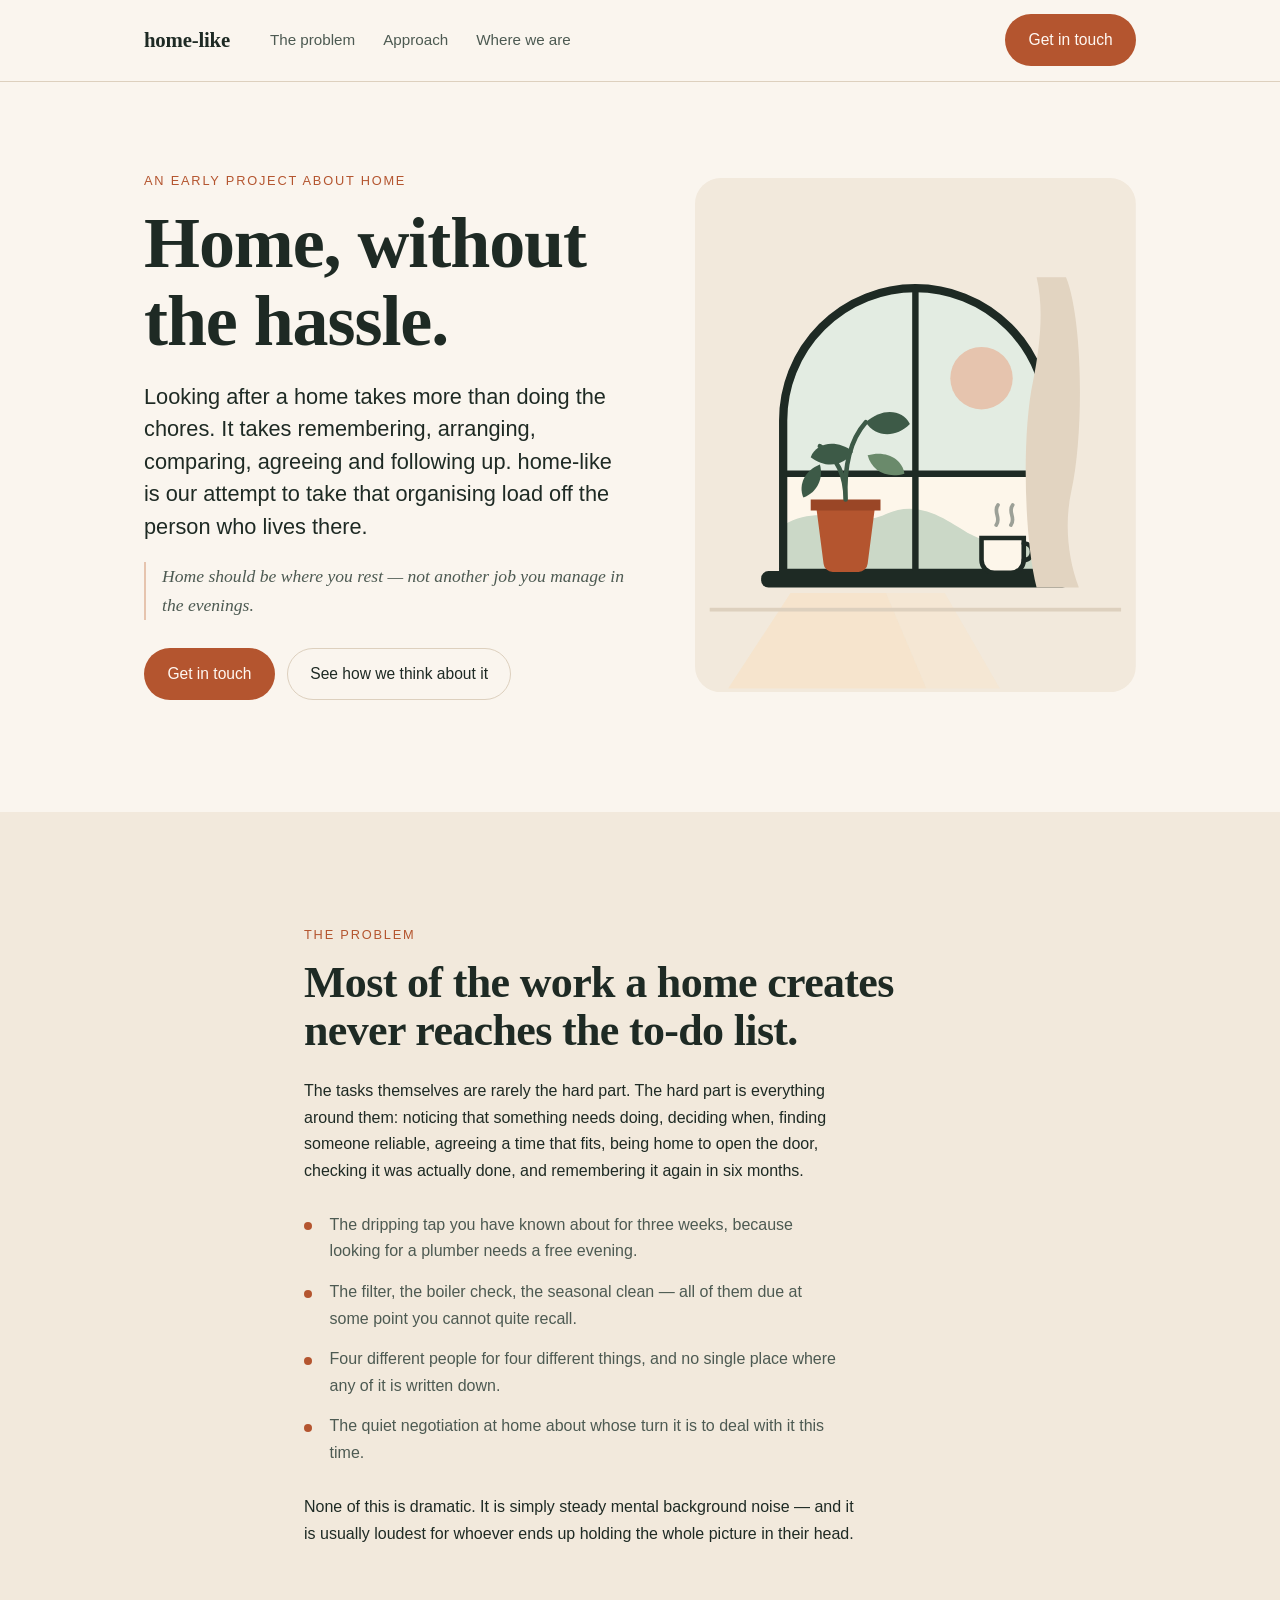
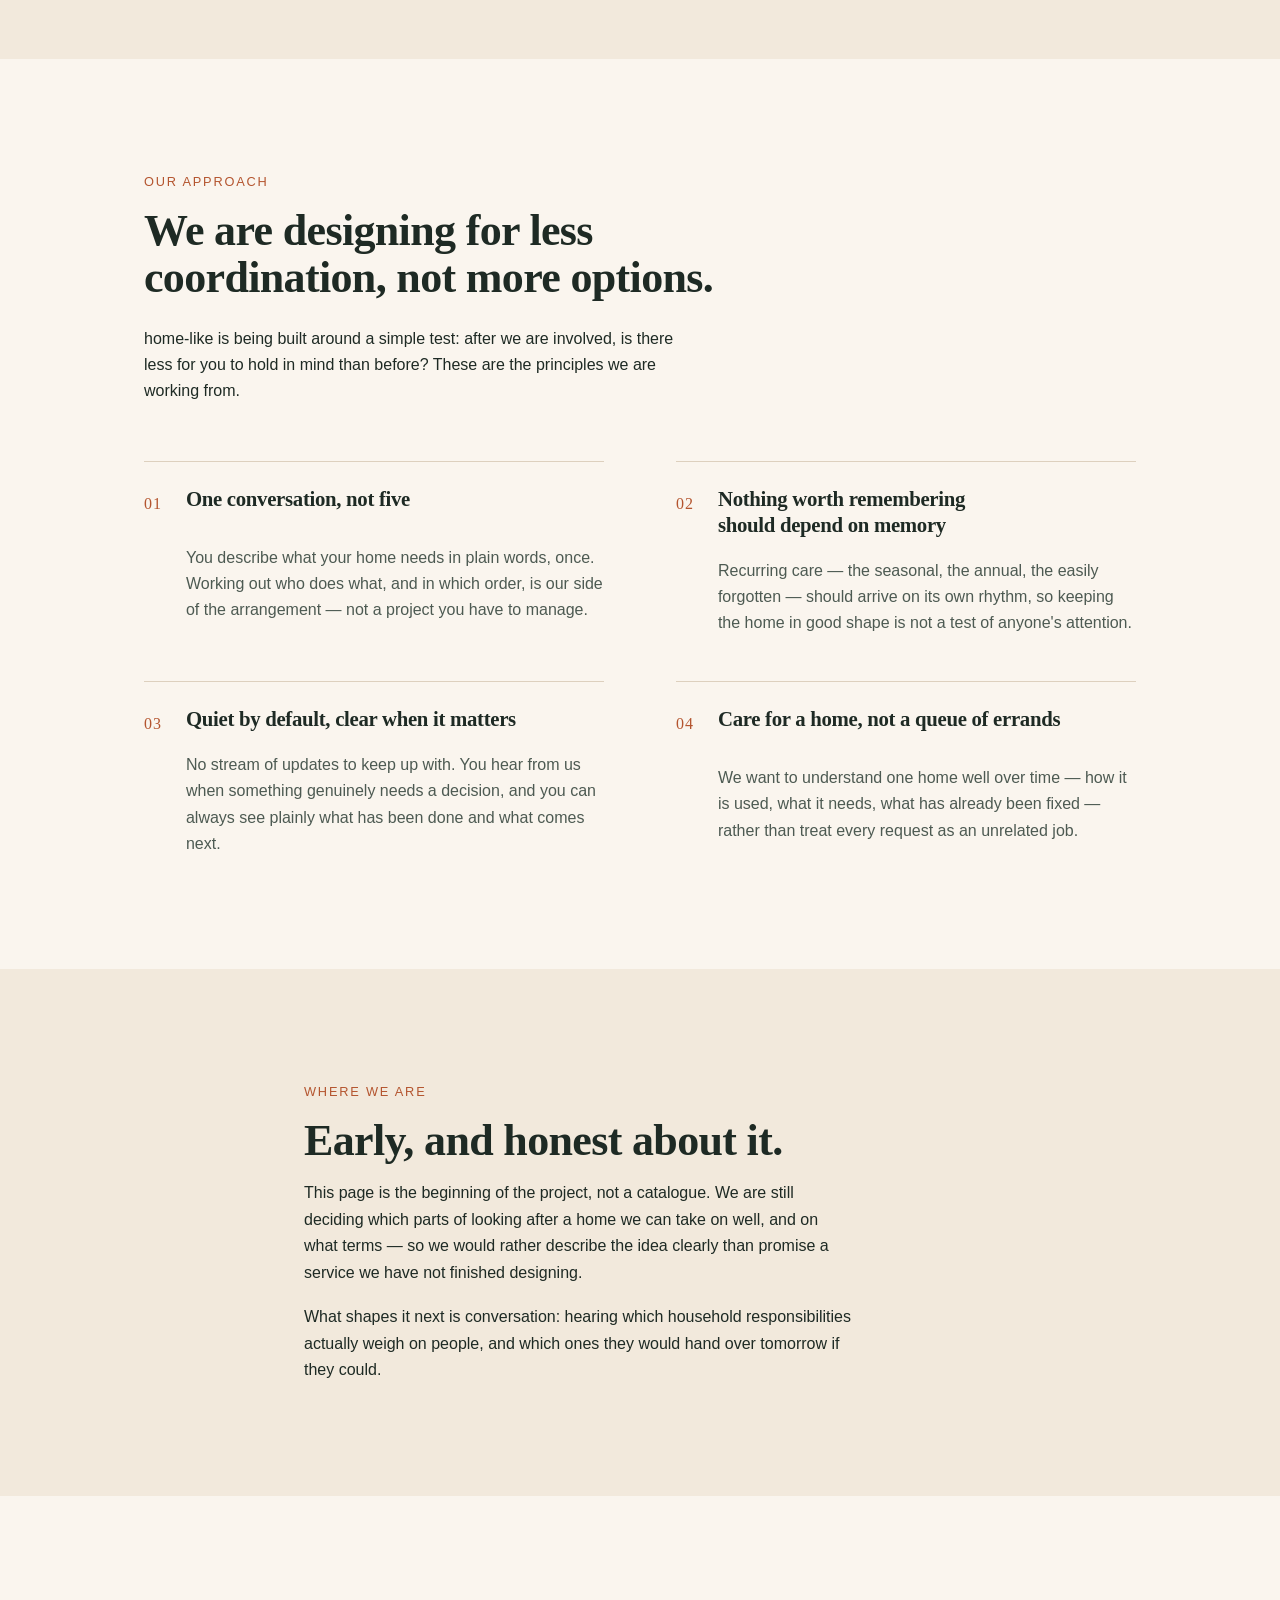
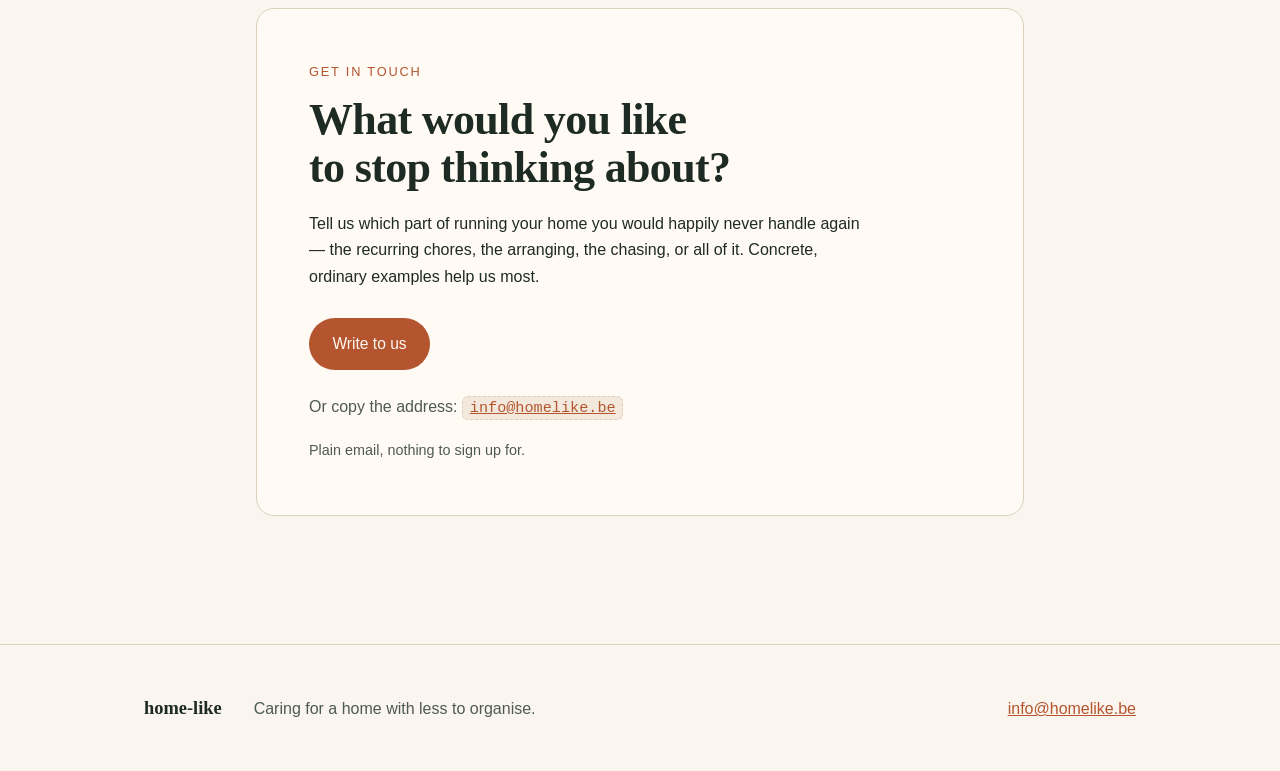
==== index.html @ 2f015e63 "Add home-like landing page Static single page (HTML + CSS, no JS): hero with an inline SVG window il" ====
<!doctype html>
<html lang="en">
<head>
<meta charset="utf-8">
<meta name="viewport" content="width=device-width, initial-scale=1">
<title>home-like — home, without the hassle</title>
<meta name="description" content="home-like is an early project about caring for a home with far less organising: fewer things to remember, arrange and chase, and a home that feels calm again.">
<meta name="color-scheme" content="light">

<meta property="og:type" content="website">
<meta property="og:site_name" content="home-like">
<meta property="og:title" content="home-like — home, without the hassle">
<meta property="og:description" content="An early project about caring for a home with far less organising: fewer things to remember, arrange and chase.">
<meta property="og:url" content="https://homelike.be/">
<meta property="og:image" content="https://homelike.be/assets/og-image.png">
<meta name="twitter:card" content="summary_large_image">

<link rel="canonical" href="https://homelike.be/">
<link rel="icon" href="assets/favicon.svg" type="image/svg+xml">
<link rel="stylesheet" href="assets/styles.css">
</head>
<body>
<a class="skip-link" href="#main">Skip to content</a>

<header class="site-header">
  <div class="shell header-inner">
    <a class="logo" href="#top" id="top">home&#8209;like</a>
    <nav class="site-nav" aria-label="Sections">
      <a href="#problem">The problem</a>
      <a href="#approach">Approach</a>
      <a href="#status">Where we are</a>
    </nav>
    <a class="button button--solid header-cta" href="#contact">Get in touch</a>
  </div>
</header>

<main id="main">

  <section class="hero">
    <div class="shell hero-inner">
      <div class="hero-copy">
        <p class="eyebrow">An early project about home</p>
        <h1>Home, without the hassle.</h1>
        <p class="lead">
          Looking after a home takes more than doing the chores. It takes remembering,
          arranging, comparing, agreeing and following up. home&#8209;like is our attempt to
          take that organising load off the person who lives there.
        </p>
        <p class="hero-note">
          Home should be where you rest — not another job you manage in the evenings.
        </p>
        <div class="actions">
          <a class="button button--solid" href="#contact">Get in touch</a>
          <a class="button button--ghost" href="#approach">See how we think about it</a>
        </div>
      </div>

      <div class="hero-art">
        <!-- Original illustration: a quiet window, afternoon light, a plant on the sill. -->
        <svg class="illustration" viewBox="0 0 480 560" role="img" aria-labelledby="art-title art-desc">
          <title id="art-title">A sunlit window with a plant on the sill</title>
          <desc id="art-desc">A calm room interior: an arched window letting in afternoon light, a potted plant and a mug on the windowsill, a soft curtain to one side.</desc>

          <rect class="il-wall" x="0" y="0" width="480" height="560" rx="28"/>

          <!-- light on the floor -->
          <path class="il-light" d="M104 452 L36 556 L252 556 L208 452 Z"/>
          <path class="il-light il-light--soft" d="M208 452 L252 556 L332 556 L272 452 Z"/>

          <!-- window -->
          <path class="il-glass" d="M96 264a144 144 0 0 1 288 0v166H96z"/>
          <path class="il-sky" d="M96 264a144 144 0 0 1 288 0v58H96z"/>
          <circle class="il-sun" cx="312" cy="218" r="34"/>
          <path class="il-hill" d="M96 430v-52c46-26 74 6 112-12s70 10 92 22 46 14 84 6v36z"/>

          <path class="il-frame" d="M96 264a144 144 0 0 1 288 0v166H96z"/>
          <path class="il-bar" d="M240 122v308M100 322h280"/>

          <!-- sill -->
          <rect class="il-sill" x="72" y="428" width="336" height="18" rx="8"/>

          <!-- plant, standing on the sill -->
          <g transform="translate(0 -70)">
            <path class="il-pot" d="M132 428h64l-8 62a10 10 0 0 1-10 9h-28a10 10 0 0 1-10-9z"/>
            <path class="il-pot-rim" d="M126 420h76v12h-76z"/>
            <path class="il-stem" d="M164 420c-2-40 6-66 22-84M164 420c0-28-10-46-28-58"/>
            <path class="il-leaf" d="M186 336c18-16 40-14 48 2-16 16-38 14-48-2z"/>
            <path class="il-leaf" d="M172 368c-18-14-40-10-46 6 18 14 38 8 46-6z"/>
            <path class="il-leaf il-leaf--accent" d="M188 372c20-6 38 4 40 20-20 6-36-4-40-20z"/>
            <path class="il-leaf" d="M136 382c-16 6-24 22-18 36 16-6 22-22 18-36z"/>
          </g>

          <!-- mug -->
          <path class="il-mug" d="M312 392h46v24a14 14 0 0 1-14 14h-18a14 14 0 0 1-14-14z"/>
          <path class="il-mug-handle" d="M358 398c12 0 12 18 0 18"/>
          <path class="il-steam" d="M328 378c6-8-4-14 2-22M344 378c6-8-4-14 2-22"/>

          <!-- curtain -->
          <path class="il-curtain" d="M404 108c18 44 20 168 6 232-8 36-4 74 8 106h-46c-14-56-16-168-4-224 8-40 12-80 4-114z"/>

          <!-- floor line -->
          <path class="il-floor" d="M16 470h448"/>
        </svg>
      </div>
    </div>
  </section>

  <section class="section section--problem" id="problem">
    <div class="shell narrow">
      <p class="eyebrow">The problem</p>
      <h2>Most of the work a home creates never reaches the to&#8209;do list.</h2>
      <p>
        The tasks themselves are rarely the hard part. The hard part is everything around them:
        noticing that something needs doing, deciding when, finding someone reliable, agreeing a
        time that fits, being home to open the door, checking it was actually done, and remembering
        it again in six months.
      </p>
      <ul class="beats">
        <li>The dripping tap you have known about for three weeks, because looking for a plumber needs a free evening.</li>
        <li>The filter, the boiler check, the seasonal clean — all of them due at some point you cannot quite recall.</li>
        <li>Four different people for four different things, and no single place where any of it is written down.</li>
        <li>The quiet negotiation at home about whose turn it is to deal with it this time.</li>
      </ul>
      <p>
        None of this is dramatic. It is simply steady mental background noise — and it is usually
        loudest for whoever ends up holding the whole picture in their head.
      </p>
    </div>
  </section>

  <section class="section section--approach" id="approach">
    <div class="shell">
      <div class="section-head narrow">
        <p class="eyebrow">Our approach</p>
        <h2>We are designing for less coordination, not more options.</h2>
        <p>
          home&#8209;like is being built around a simple test: after we are involved, is there less
          for you to hold in mind than before? These are the principles we are working from.
        </p>
      </div>

      <ol class="principles">
        <li>
          <span class="principle-no" aria-hidden="true">01</span>
          <h3>One conversation, not five</h3>
          <p>
            You describe what your home needs in plain words, once. Working out who does what, and
            in which order, is our side of the arrangement — not a project you have to manage.
          </p>
        </li>
        <li>
          <span class="principle-no" aria-hidden="true">02</span>
          <h3>Nothing worth remembering should depend on memory</h3>
          <p>
            Recurring care — the seasonal, the annual, the easily forgotten — should arrive on its
            own rhythm, so keeping the home in good shape is not a test of anyone's attention.
          </p>
        </li>
        <li>
          <span class="principle-no" aria-hidden="true">03</span>
          <h3>Quiet by default, clear when it matters</h3>
          <p>
            No stream of updates to keep up with. You hear from us when something genuinely needs a
            decision, and you can always see plainly what has been done and what comes next.
          </p>
        </li>
        <li>
          <span class="principle-no" aria-hidden="true">04</span>
          <h3>Care for a home, not a queue of errands</h3>
          <p>
            We want to understand one home well over time — how it is used, what it needs, what has
            already been fixed — rather than treat every request as an unrelated job.
          </p>
        </li>
      </ol>
    </div>
  </section>

  <section class="section section--status" id="status">
    <div class="shell narrow">
      <p class="eyebrow">Where we are</p>
      <h2>Early, and honest about it.</h2>
      <p>
        This page is the beginning of the project, not a catalogue. We are still deciding which
        parts of looking after a home we can take on well, and on what terms — so we would rather
        describe the idea clearly than promise a service we have not finished designing.
      </p>
      <p>
        What shapes it next is conversation: hearing which household responsibilities actually weigh
        on people, and which ones they would hand over tomorrow if they could.
      </p>
    </div>
  </section>

  <section class="section section--contact" id="contact">
    <div class="shell narrow contact-card">
      <p class="eyebrow">Get in touch</p>
      <h2>What would you like to stop thinking about?</h2>
      <p>
        Tell us which part of running your home you would happily never handle again — the recurring
        chores, the arranging, the chasing, or all of it. Concrete, ordinary examples help us most.
      </p>

      <p class="actions">
        <a class="button button--solid" href="mailto:info@homelike.be?subject=Hello%20home-like">Write to us</a>
      </p>
      <p class="contact-direct">
        Or copy the address: <a class="email" href="mailto:info@homelike.be?subject=Hello%20home-like">info@homelike.be</a>
      </p>
      <p class="contact-small">Plain email, nothing to sign up for.</p>
    </div>
  </section>

</main>

<footer class="site-footer">
  <div class="shell footer-inner">
    <p class="footer-brand">home&#8209;like</p>
    <p class="footer-line">Caring for a home with less to organise.</p>
    <p class="footer-contact"><a href="mailto:info@homelike.be?subject=Hello%20home-like">info@homelike.be</a></p>
  </div>
</footer>

</body>
</html>
---- assets/styles.css ----
/* home-like — single stylesheet. Colours, sizes and rhythm live in the variables below. */

:root {
  /* colour */
  --bg: #faf5ee;          /* milky page background */
  --bg-panel: #f2e9dc;    /* warm panel / illustration wall */
  --bg-card: #fffaf3;     /* raised surface */
  --ink: #1e2a24;         /* dark green, main text */
  --ink-soft: #4d5a52;    /* secondary text */
  --accent: #b4552f;      /* muted terracotta */
  --accent-soft: #e6c4ae;
  --line: #ddd0be;

  /* type */
  --font-serif: "Iowan Old Style", "Palatino Linotype", Palatino, Georgia, ui-serif, serif;
  --font-sans: -apple-system, BlinkMacSystemFont, "Segoe UI", Roboto, "Helvetica Neue", Arial, sans-serif;
  --step-h1: clamp(2.5rem, 7vw, 4.5rem);
  --step-h2: clamp(1.75rem, 4vw, 2.75rem);
  --step-h3: clamp(1.125rem, 2vw, 1.3rem);
  --step-body: clamp(1rem, 1.2vw, 1.125rem);
  --step-lead: clamp(1.125rem, 1.7vw, 1.375rem);

  /* layout */
  --shell: 68rem;
  --shell-narrow: 42rem;
  --gutter: clamp(1.25rem, 5vw, 3rem);
  --section-y: clamp(3.5rem, 9vw, 7rem);
  --radius: 18px;
}

*, *::before, *::after { box-sizing: border-box; }

html { scroll-behavior: smooth; }

body {
  margin: 0;
  background: var(--bg);
  color: var(--ink);
  font-family: var(--font-sans);
  font-size: var(--step-body);
  line-height: 1.65;
  -webkit-text-size-adjust: 100%;
  overflow-x: hidden;
}

h1, h2, h3 {
  font-family: var(--font-serif);
  font-weight: 600;
  line-height: 1.08;
  letter-spacing: -0.015em;
  margin: 0 0 1rem;
  text-wrap: balance;
}
h1 { font-size: var(--step-h1); }
h2 { font-size: var(--step-h2); }
h3 { font-size: var(--step-h3); line-height: 1.25; }

p { margin: 0 0 1.15rem; max-width: 62ch; }
p:last-child { margin-bottom: 0; }

a { color: var(--accent); }

:focus-visible {
  outline: 3px solid var(--accent);
  outline-offset: 3px;
  border-radius: 4px;
}

.shell {
  width: 100%;
  max-width: var(--shell);
  margin-inline: auto;
  padding-inline: var(--gutter);
}
.narrow { max-width: calc(var(--shell-narrow) + var(--gutter) * 2); }

.eyebrow {
  font-size: 0.8rem;
  letter-spacing: 0.14em;
  text-transform: uppercase;
  color: var(--accent);
  margin-bottom: 0.9rem;
}

.skip-link {
  position: absolute;
  left: -9999px;
  top: 0;
}
.skip-link:focus {
  left: 1rem;
  top: 1rem;
  z-index: 10;
  background: var(--bg-card);
  padding: 0.6rem 1rem;
  border-radius: 10px;
}

/* ---------- buttons ---------- */

.button {
  display: inline-block;
  font: inherit;
  font-size: 0.975rem;
  text-decoration: none;
  padding: 0.75rem 1.4rem;
  border-radius: 999px;
  border: 1px solid transparent;
  transition: background-color 0.18s ease, color 0.18s ease, border-color 0.18s ease;
}
.button--solid {
  background: var(--accent);
  color: #fff8f2;
}
.button--solid:hover { background: #9a4626; }
.button--ghost {
  border-color: var(--line);
  color: var(--ink);
}
.button--ghost:hover { border-color: var(--ink); }

.actions {
  display: flex;
  flex-wrap: wrap;
  gap: 0.75rem;
  margin-top: 1.75rem;
}

/* ---------- header ---------- */

.site-header {
  background: var(--bg);
  border-bottom: 1px solid var(--line);
}
.header-inner {
  display: flex;
  align-items: center;
  gap: 0.7rem clamp(1rem, 4vw, 2.5rem);
  flex-wrap: wrap;
  padding-block: 0.8rem;
}
.logo {
  font-family: var(--font-serif);
  font-size: 1.3rem;
  font-weight: 600;
  letter-spacing: -0.01em;
  color: var(--ink);
  text-decoration: none;
}
.logo { margin-right: auto; }
.site-nav {
  display: flex;
  gap: clamp(0.9rem, 2.5vw, 1.75rem);
  flex-wrap: wrap;
  font-size: 0.95rem;
  /* on narrow screens the links move to their own row under the logo */
  order: 3;
  flex-basis: 100%;
}
.site-nav a {
  color: var(--ink-soft);
  text-decoration: none;
  padding-block: 0.2rem;
  border-bottom: 1px solid transparent;
}
.site-nav a:hover { color: var(--ink); border-bottom-color: var(--accent); }

@media (min-width: 48rem) {
  .site-header {
    position: sticky;
    top: 0;
    z-index: 5;
    background: color-mix(in srgb, var(--bg) 88%, transparent);
  }
  @supports not (background: color-mix(in srgb, red, blue)) {
    .site-header { background: var(--bg); }
  }
  .header-inner { padding-block: 0.9rem; }
  .logo { margin-right: 0; }
  .site-nav { order: 0; flex-basis: auto; margin-right: auto; }
}

.header-cta { padding: 0.55rem 1.1rem; font-size: 0.925rem; }
@media (min-width: 48rem) {
  .header-cta { padding: 0.75rem 1.4rem; font-size: 0.975rem; }
}

/* ---------- hero ---------- */

.hero { padding-block: clamp(2.5rem, 7vw, 5.5rem) var(--section-y); }
.hero-inner {
  display: grid;
  gap: clamp(2rem, 5vw, 4rem);
  align-items: center;
}
.hero h1 { margin-bottom: 1.25rem; }
.lead {
  font-size: var(--step-lead);
  line-height: 1.5;
  color: var(--ink);
}
.hero-note {
  color: var(--ink-soft);
  border-left: 2px solid var(--accent-soft);
  padding-left: 1rem;
  font-style: italic;
  font-family: var(--font-serif);
  font-size: 1.1rem;
}
.hero-art { justify-self: center; width: 100%; max-width: 26rem; }
.illustration { display: block; width: 100%; height: auto; }

@media (min-width: 62rem) {
  .hero-inner { grid-template-columns: 1.05fr 0.95fr; }
  .hero-art { max-width: none; }
}

/* ---------- illustration palette ---------- */

.il-wall { fill: var(--bg-panel); }
.il-light { fill: #f7e3c8; opacity: 0.75; }
.il-light--soft { opacity: 0.4; }
.il-glass { fill: #fdf6ea; }
.il-sky { fill: #e3ece2; }
.il-sun { fill: var(--accent-soft); }
.il-hill { fill: #cbd8c7; }
.il-frame { fill: none; stroke: var(--ink); stroke-width: 9; }
.il-bar { fill: none; stroke: var(--ink); stroke-width: 7; }
.il-sill { fill: var(--ink); }
.il-pot { fill: var(--accent); }
.il-pot-rim { fill: #9a4626; }
.il-stem { fill: none; stroke: #3d5a47; stroke-width: 5; stroke-linecap: round; }
.il-leaf { fill: #3d5a47; }
.il-leaf--accent { fill: #6a8a6b; }
.il-mug { fill: #fdf6ea; stroke: var(--ink); stroke-width: 5; }
.il-mug-handle { fill: none; stroke: var(--ink); stroke-width: 5; stroke-linecap: round; }
.il-steam { fill: none; stroke: var(--ink-soft); stroke-width: 4; stroke-linecap: round; opacity: 0.55; }
.il-curtain { fill: #e2d4c1; }
.il-floor { stroke: var(--line); stroke-width: 4; }

/* ---------- sections ---------- */

.section { padding-block: var(--section-y); }
.section-head { padding-inline: 0; margin-bottom: clamp(2rem, 5vw, 3.5rem); }
.section--problem { background: var(--bg-panel); }
.section--problem h2, .section--approach h2 { margin-bottom: 1.5rem; }

.beats {
  list-style: none;
  margin: 1.75rem 0;
  padding: 0;
  display: grid;
  gap: 0.9rem;
  max-width: 60ch;
}
.beats li {
  position: relative;
  padding-left: 1.6rem;
  color: var(--ink-soft);
}
.beats li::before {
  content: "";
  position: absolute;
  left: 0;
  top: 0.65em;
  width: 8px;
  height: 8px;
  border-radius: 50%;
  background: var(--accent);
}

.principles {
  list-style: none;
  counter-reset: none;
  margin: 0;
  padding: 0;
  display: grid;
  gap: clamp(1.75rem, 4vw, 2.75rem);
}
.principles li {
  display: grid;
  gap: 0.25rem 1.5rem;
  padding-top: 1.5rem;
  border-top: 1px solid var(--line);
}
.principle-no {
  font-family: var(--font-serif);
  color: var(--accent);
  font-size: 1rem;
  letter-spacing: 0.06em;
}
.principles p { color: var(--ink-soft); }

@media (min-width: 48rem) {
  .principles { grid-template-columns: repeat(2, 1fr); column-gap: clamp(2rem, 6vw, 4.5rem); }
  .principles li { grid-template-columns: auto 1fr; }
  .principle-no { grid-row: span 2; padding-top: 0.35rem; }
}

.section--status { background: var(--bg-panel); }

.section--contact { padding-bottom: clamp(4rem, 10vw, 8rem); }
.contact-card {
  background: var(--bg-card);
  border: 1px solid var(--line);
  border-radius: var(--radius);
  padding: clamp(1.75rem, 5vw, 3.25rem);
  max-width: calc(var(--shell-narrow) + 6rem);
}
.contact-card h2 { margin-bottom: 1.25rem; }
.contact-direct { margin-top: 1.5rem; color: var(--ink-soft); }
.email {
  font-family: ui-monospace, SFMono-Regular, Menlo, Consolas, monospace;
  font-size: 0.95em;
  background: var(--bg-panel);
  border: 1px dashed var(--line);
  border-radius: 6px;
  padding: 0.15em 0.45em;
  overflow-wrap: anywhere;
}
.contact-small { font-size: 0.9rem; color: var(--ink-soft); margin-top: 0.5rem; }

/* ---------- footer ---------- */

.site-footer {
  border-top: 1px solid var(--line);
  padding-block: clamp(2rem, 5vw, 3rem);
}
.footer-inner {
  display: flex;
  flex-wrap: wrap;
  align-items: baseline;
  gap: 0.5rem 2rem;
}
.footer-brand {
  font-family: var(--font-serif);
  font-size: 1.15rem;
  font-weight: 600;
  margin: 0;
}
.footer-line { color: var(--ink-soft); margin: 0; margin-right: auto; }
.footer-contact { margin: 0; }

/* ---------- motion ---------- */

@media (prefers-reduced-motion: reduce) {
  html { scroll-behavior: auto; }
  *, *::before, *::after {
    animation-duration: 0.01ms !important;
    animation-iteration-count: 1 !important;
    transition-duration: 0.01ms !important;
  }
}
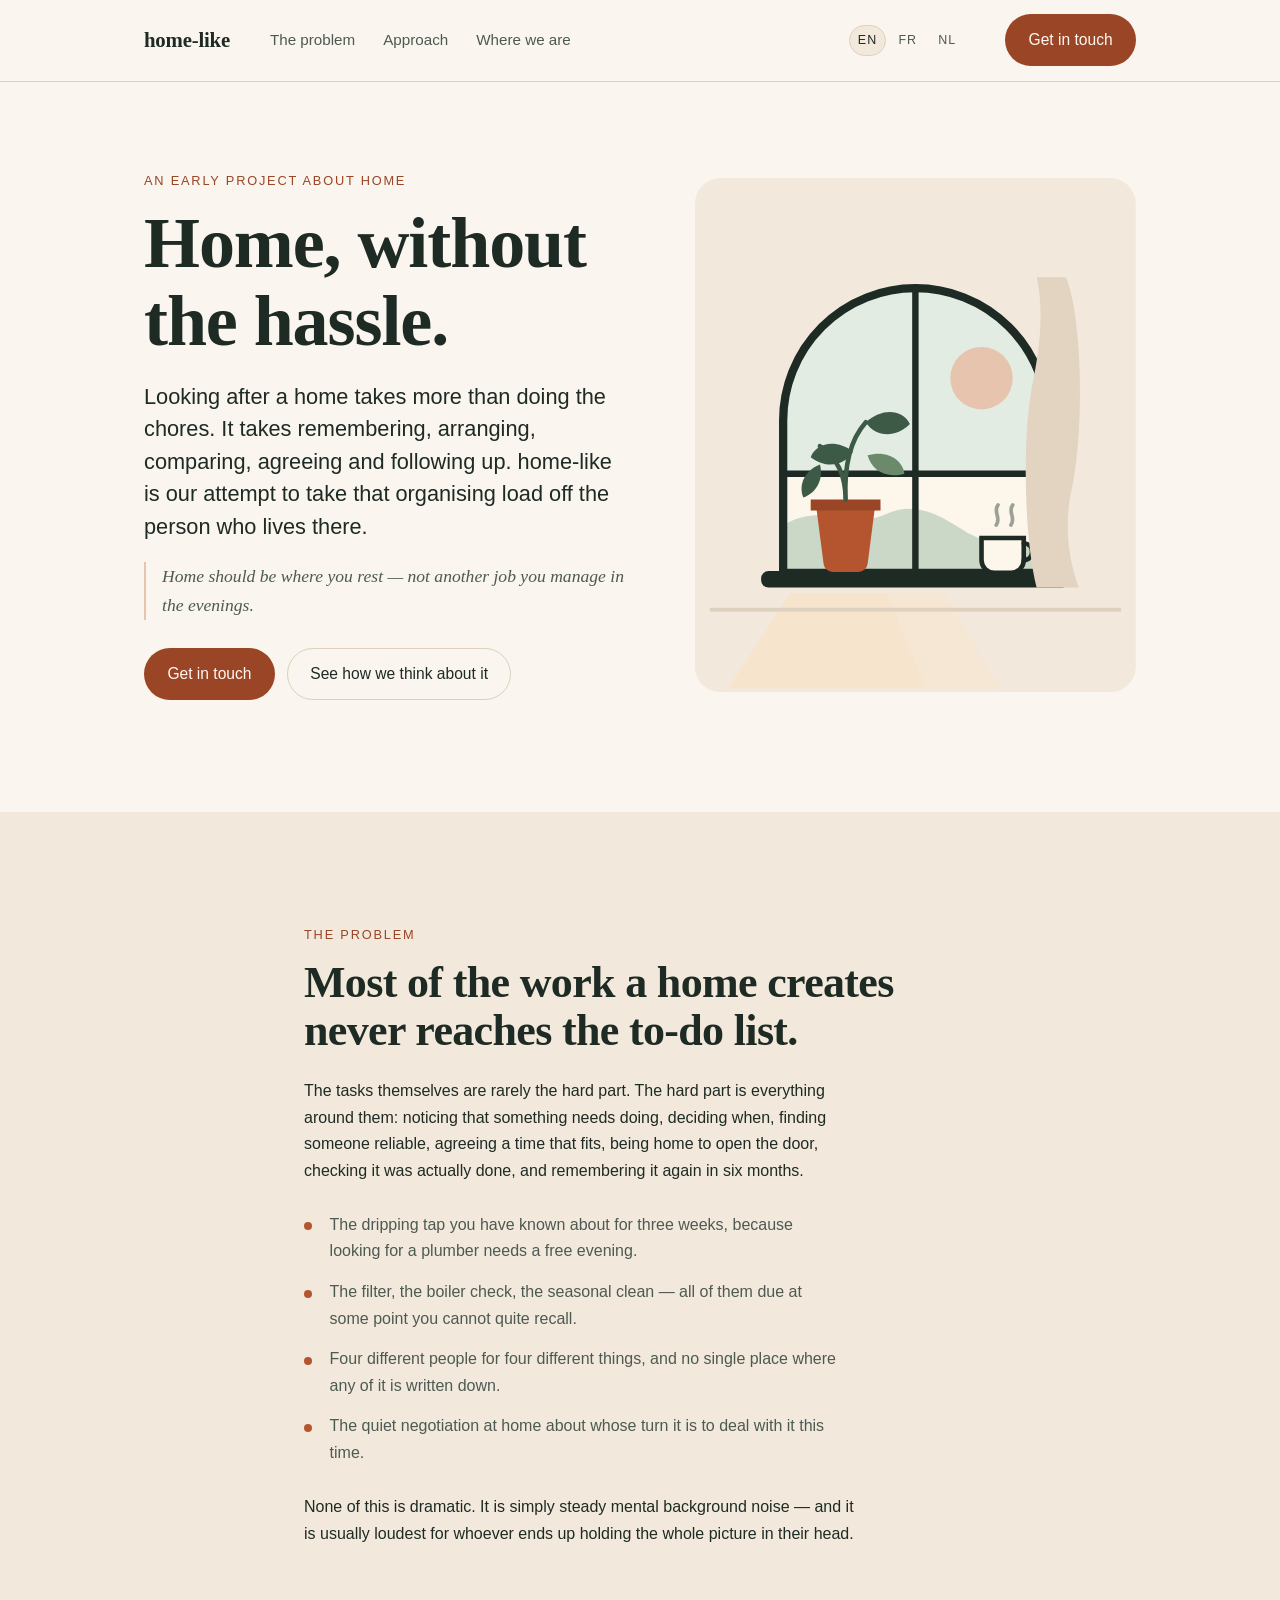
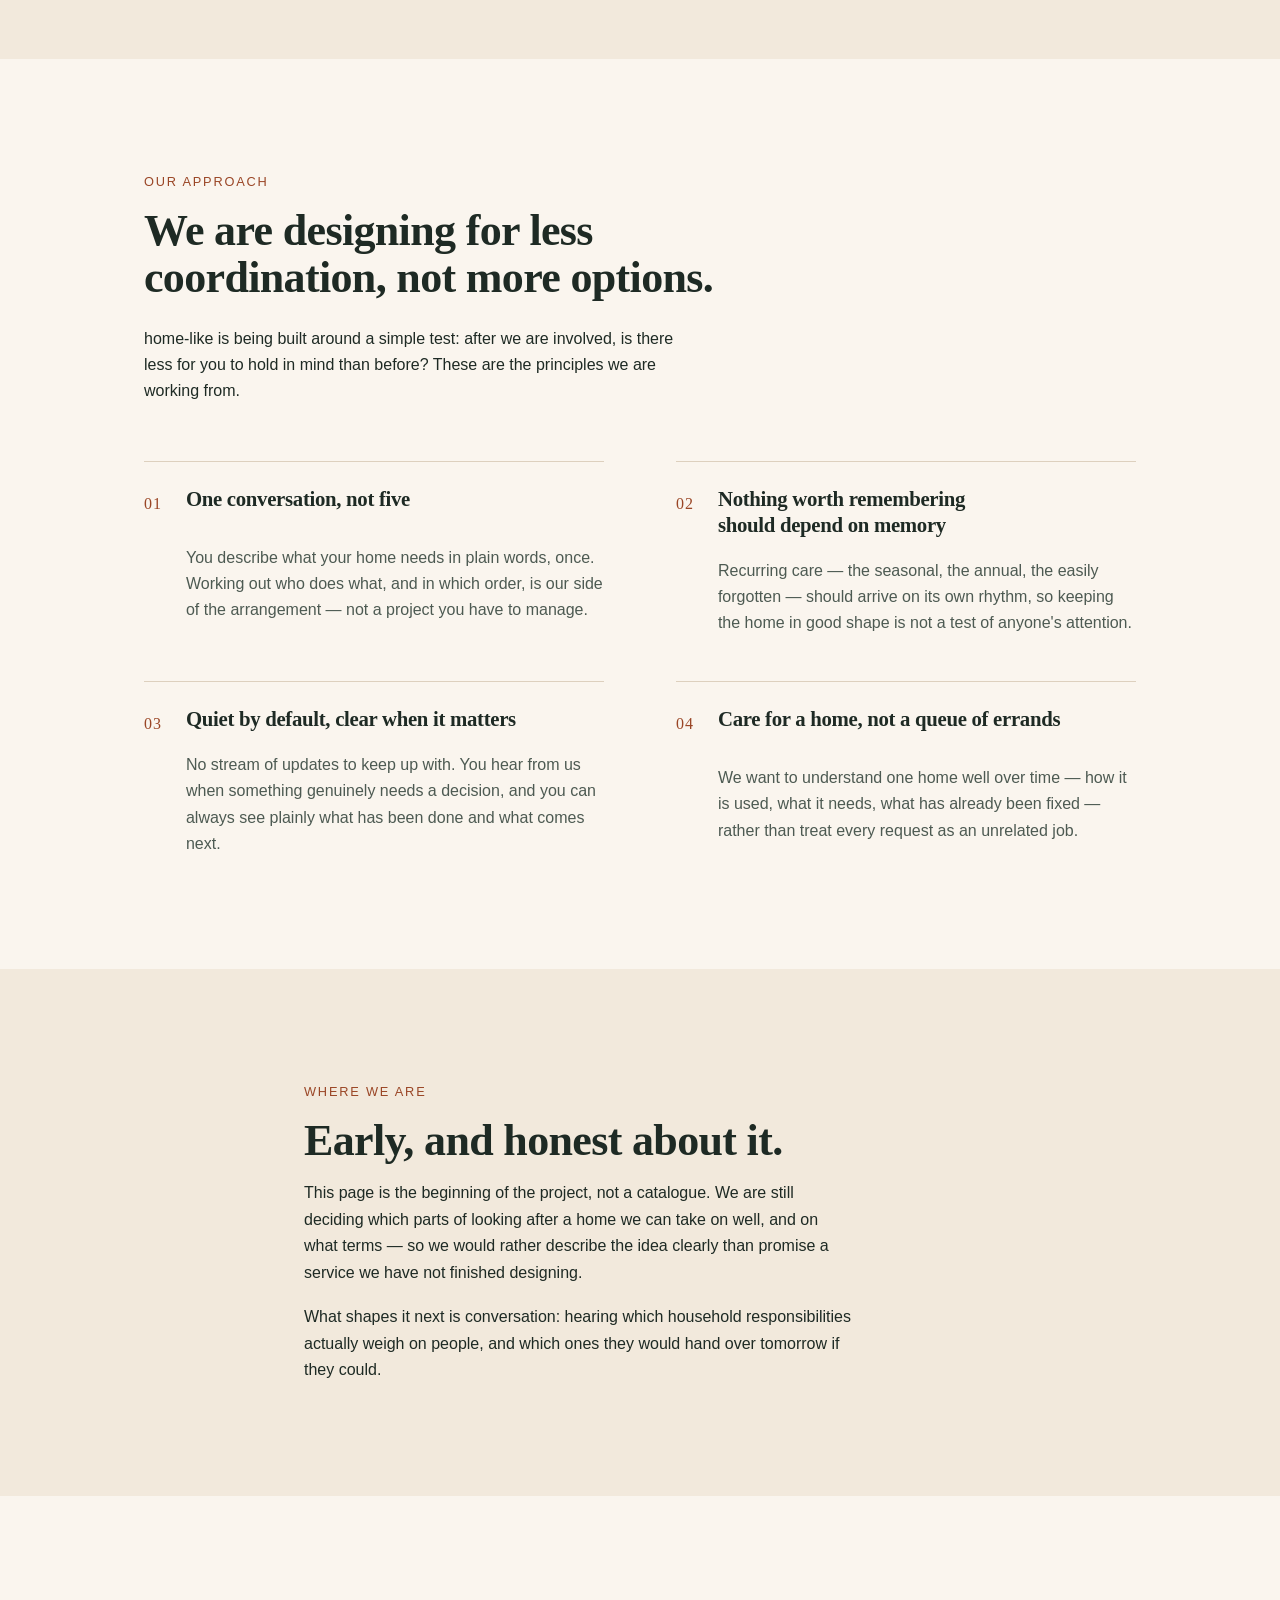
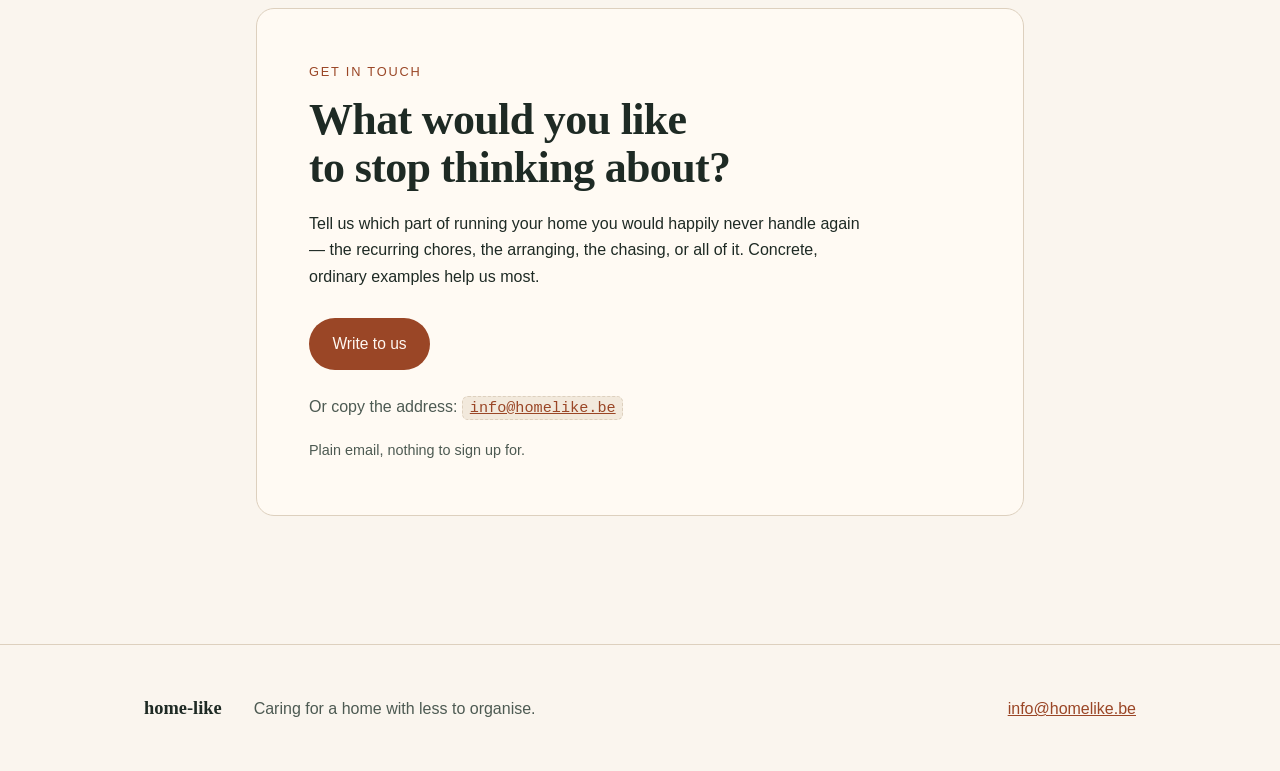
==== commit 199f7690: "Add French and Dutch versions with a language switcher Serves EN at /, French at /fr/ and Dutch at /" ====
--- a/index.html
+++ b/index.html
@@ -13,9 +13,16 @@
 <meta property="og:description" content="An early project about caring for a home with far less organising: fewer things to remember, arrange and chase.">
 <meta property="og:url" content="https://homelike.be/">
 <meta property="og:image" content="https://homelike.be/assets/og-image.png">
+<meta property="og:locale" content="en_GB">
+<meta property="og:locale:alternate" content="fr_BE">
+<meta property="og:locale:alternate" content="nl_BE">
 <meta name="twitter:card" content="summary_large_image">
 
 <link rel="canonical" href="https://homelike.be/">
+<link rel="alternate" hreflang="en" href="https://homelike.be/">
+<link rel="alternate" hreflang="fr" href="https://homelike.be/fr/">
+<link rel="alternate" hreflang="nl" href="https://homelike.be/nl/">
+<link rel="alternate" hreflang="x-default" href="https://homelike.be/">
 <link rel="icon" href="assets/favicon.svg" type="image/svg+xml">
 <link rel="stylesheet" href="assets/styles.css">
 </head>
@@ -29,6 +36,11 @@
       <a href="#problem">The problem</a>
       <a href="#approach">Approach</a>
       <a href="#status">Where we are</a>
+    </nav>
+    <nav class="lang" aria-label="Language">
+      <a lang="en" hreflang="en" href="./" aria-current="page">EN</a>
+      <a lang="fr" hreflang="fr" href="fr/">FR</a>
+      <a lang="nl" hreflang="nl" href="nl/">NL</a>
     </nav>
     <a class="button button--solid header-cta" href="#contact">Get in touch</a>
   </div>
--- a/assets/styles.css
+++ b/assets/styles.css
@@ -7,7 +7,8 @@
   --bg-card: #fffaf3;     /* raised surface */
   --ink: #1e2a24;         /* dark green, main text */
   --ink-soft: #4d5a52;    /* secondary text */
-  --accent: #b4552f;      /* muted terracotta */
+  --accent: #b4552f;      /* muted terracotta, for fills and shapes */
+  --accent-ink: #9a4626;  /* darker terracotta, for text on light backgrounds */
   --accent-soft: #e6c4ae;
   --line: #ddd0be;
 
@@ -58,10 +59,10 @@
 p { margin: 0 0 1.15rem; max-width: 62ch; }
 p:last-child { margin-bottom: 0; }
 
-a { color: var(--accent); }
+a { color: var(--accent-ink); }
 
 :focus-visible {
-  outline: 3px solid var(--accent);
+  outline: 3px solid var(--accent-ink);
   outline-offset: 3px;
   border-radius: 4px;
 }
@@ -78,7 +79,7 @@
   font-size: 0.8rem;
   letter-spacing: 0.14em;
   text-transform: uppercase;
-  color: var(--accent);
+  color: var(--accent-ink);
   margin-bottom: 0.9rem;
 }
 
@@ -109,10 +110,10 @@
   transition: background-color 0.18s ease, color 0.18s ease, border-color 0.18s ease;
 }
 .button--solid {
-  background: var(--accent);
+  background: var(--accent-ink);
   color: #fff8f2;
 }
-.button--solid:hover { background: #9a4626; }
+.button--solid:hover { background: #7f391e; }
 .button--ghost {
   border-color: var(--line);
   color: var(--ink);
@@ -153,7 +154,7 @@
   gap: clamp(0.9rem, 2.5vw, 1.75rem);
   flex-wrap: wrap;
   font-size: 0.95rem;
-  /* on narrow screens the links move to their own row under the logo */
+  /* on narrow screens the header stacks: logo + languages, links, then the CTA */
   order: 3;
   flex-basis: 100%;
 }
@@ -164,6 +165,30 @@
   border-bottom: 1px solid transparent;
 }
 .site-nav a:hover { color: var(--ink); border-bottom-color: var(--accent); }
+
+/* language switcher: EN / FR / NL */
+.lang {
+  display: flex;
+  align-items: center;
+  gap: 0.2rem;
+  /* shares the first row with the logo on narrow screens */
+  order: 2;
+  font-size: 0.78rem;
+  letter-spacing: 0.08em;
+}
+.lang a {
+  color: var(--ink-soft);
+  text-decoration: none;
+  padding: 0.25rem 0.5rem;
+  border-radius: 999px;
+  border: 1px solid transparent;
+}
+.lang a:hover { color: var(--ink); border-color: var(--line); }
+.lang a[aria-current="page"] {
+  color: var(--ink);
+  background: var(--bg-panel);
+  border-color: var(--line);
+}
 
 @media (min-width: 48rem) {
   .site-header {
@@ -178,11 +203,23 @@
   .header-inner { padding-block: 0.9rem; }
   .logo { margin-right: 0; }
   .site-nav { order: 0; flex-basis: auto; margin-right: auto; }
-}
-
-.header-cta { padding: 0.55rem 1.1rem; font-size: 0.925rem; }
+  .lang { order: 0; }
+}
+
+.header-cta {
+  order: 4;
+  flex-basis: 100%;
+  text-align: center;
+  padding: 0.6rem 1.1rem;
+  font-size: 0.925rem;
+}
 @media (min-width: 48rem) {
-  .header-cta { padding: 0.75rem 1.4rem; font-size: 0.975rem; }
+  .header-cta {
+    order: 0;
+    flex-basis: auto;
+    padding: 0.75rem 1.4rem;
+    font-size: 0.975rem;
+  }
 }
 
 /* ---------- hero ---------- */
@@ -228,7 +265,7 @@
 .il-bar { fill: none; stroke: var(--ink); stroke-width: 7; }
 .il-sill { fill: var(--ink); }
 .il-pot { fill: var(--accent); }
-.il-pot-rim { fill: #9a4626; }
+.il-pot-rim { fill: var(--accent-ink); }
 .il-stem { fill: none; stroke: #3d5a47; stroke-width: 5; stroke-linecap: round; }
 .il-leaf { fill: #3d5a47; }
 .il-leaf--accent { fill: #6a8a6b; }
@@ -285,7 +322,7 @@
 }
 .principle-no {
   font-family: var(--font-serif);
-  color: var(--accent);
+  color: var(--accent-ink);
   font-size: 1rem;
   letter-spacing: 0.06em;
 }
